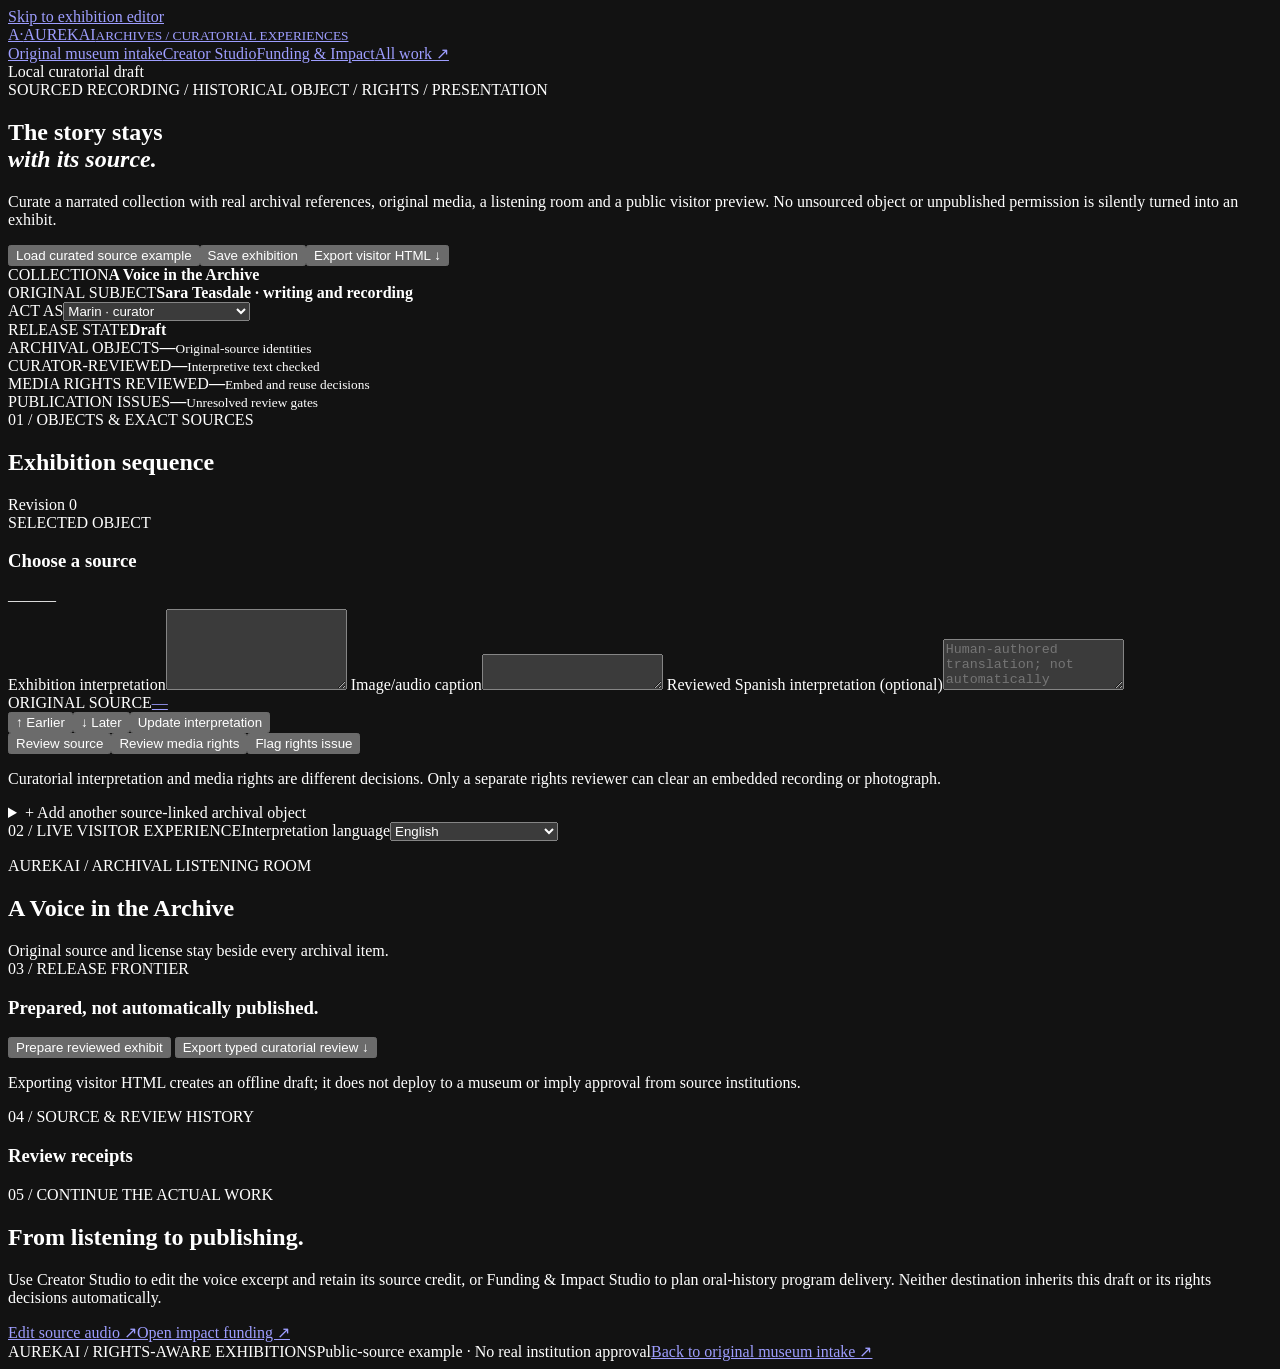
==== site/exhibit-studio/index.html @ cc6a2f73 "feat(museum): full exhibit workbench with reviewed sources, rights, audio, visitor preview and relea" ====
<!doctype html><html lang="en"><head><meta charset="utf-8">
<meta name="viewport" content="width=device-width,initial-scale=1"><meta name="color-scheme" content="dark">
<meta name="description" content="Aurekai Exhibit Studio: build a source-linked oral-history exhibit with curatorial review, media rights, a visitor preview and independently reviewed publication.">
<link rel="canonical" href="https://nickgonzales76017.github.io/pages-museum-exhibit/exhibit-studio/">
<title>Exhibit Studio · Aurekai</title><link rel="stylesheet" href="./studio.css"><script type="module" src="./studio.mjs"></script></head><body>
<a class="skip" href="#work">Skip to exhibition editor</a>
<header class="topbar"><a href="../" class="brand"><span class="mark">A·</span><span>AUREKAI<small>ARCHIVES / CURATORIAL EXPERIENCES</small></span></a>
<nav aria-label="Product connections"><a href="../">Original museum intake</a><a href="https://nickgonzales76017.github.io/pages-podcast-plant/studio/">Creator Studio</a><a href="https://nickgonzales76017.github.io/pages-grant-evidence/impact-studio/">Funding & Impact</a><a href="https://nickgonzales76017.github.io/bonfyre/#experiences">All work ↗</a></nav>
<span class="presence"><span class="dot"></span> Local curatorial draft</span></header>
<main id="work">
<section class="intro"><div class="eyebrow">SOURCED RECORDING / HISTORICAL OBJECT / RIGHTS / PRESENTATION</div>
<div class="intro-grid"><div><h1>The story stays<br><em>with its source.</em></h1><p>Curate a narrated collection with real archival references, original media, a listening room and a public visitor preview. No unsourced object or unpublished permission is silently turned into an exhibit.</p></div>
<div class="hero-actions"><button id="reset" class="quiet" type="button">Load curated source example</button><button id="save" class="primary" type="button">Save exhibition</button><button id="export" class="secondary" type="button">Export visitor HTML ↓</button></div></div>
</section>
<section class="identity">
<div class="identity-cell"><span>COLLECTION</span><strong id="collection">A Voice in the Archive</strong></div>
<div class="identity-cell"><span>ORIGINAL SUBJECT</span><strong>Sara Teasdale · writing and recording</strong></div>
<label class="identity-cell role">ACT AS<select id="actor"><option value="marin">Marin · curator</option><option value="ellen">Ellen · rights reviewer</option><option value="taylor">Taylor · publication reviewer</option></select></label>
<div class="identity-cell"><span>RELEASE STATE</span><strong id="releaseStatus">Draft</strong></div></section>
<section class="metrics">
<div class="metric"><span>ARCHIVAL OBJECTS</span><strong id="itemsMetric">—</strong><small>Original-source identities</small></div>
<div class="metric"><span>CURATOR-REVIEWED</span><strong id="reviewMetric">—</strong><small>Interpretive text checked</small></div>
<div class="metric"><span>MEDIA RIGHTS REVIEWED</span><strong id="rightsMetric">—</strong><small>Embed and reuse decisions</small></div>
<div class="metric"><span>PUBLICATION ISSUES</span><strong id="issuesMetric">—</strong><small>Unresolved review gates</small></div>
</section>
<div class="experience">
<section class="workspace">
<div class="section-head"><div><span class="eyebrow">01 / OBJECTS &amp; EXACT SOURCES</span><h2>Exhibition sequence</h2></div><span class="revision" id="revision">Revision 0</span></div>
<div class="work-content"><div class="objects" id="objects" aria-label="Exhibit objects in curatorial order"></div>
<div class="inspector"><div class="eyebrow">SELECTED OBJECT</div><h3 id="objectTitle">Choose a source</h3>
<div class="object-meta"><span id="objectDate">—</span><span id="objectState">—</span><span id="objectLicense">—</span></div>
<div id="mediaStage" class="media-stage"></div>
<label>Exhibition interpretation<textarea rows="5" id="objectBody" maxlength="2600"></textarea></label>
<label>Image/audio caption<textarea rows="2" id="objectCaption" maxlength="600"></textarea></label>
<label>Reviewed Spanish interpretation (optional)<textarea rows="3" id="objectSpanish" maxlength="500" placeholder="Human-authored translation; not automatically invented"></textarea></label>
<div class="source-detail"><span>ORIGINAL SOURCE</span><a id="objectSource" href="#" rel="noopener noreferrer" target="_blank">—</a><small id="objectCredit"></small></div>
<div class="object-actions"><button type="button" class="outline" id="moveUp">↑ Earlier</button><button type="button" class="outline" id="moveDown">↓ Later</button><button type="button" class="primary" id="saveInterpretation">Update interpretation</button></div>
<div class="review-actions"><button id="sourceReview" type="button" class="secondary">Review source</button><button id="rightsClear" type="button" class="secondary">Review media rights</button><button id="rightsRefuse" type="button" class="secondary">Flag rights issue</button></div>
<p class="review-note">Curatorial interpretation and media rights are different decisions. Only a separate rights reviewer can clear an embedded recording or photograph.</p>
</div></div>
<details class="new-item"><summary>+ Add another source-linked archival object</summary><form id="addObject" class="new-form">
<label>Source ID<input name="id" required maxlength="70" pattern="[a-z][a-z0-9-]{2,70}"></label>
<label>Title<input name="title" required maxlength="160"></label>
<label>Year<input name="year" required type="number" min="1500" max="2200"></label>
<label>Media kind<select name="type"><option value="document">Document</option><option value="image">Image</option><option value="audio">Audio</option><option value="external">External source reference</option></select></label>
<label class="full">Original source URL<input name="source" type="url" required placeholder="https://…"></label>
<label class="full">Optional media URL<input name="media" type="url" placeholder="https://…"></label>
<label class="full">Source credit<input name="credit" maxlength="500" placeholder="Institution, photographer, reader or collection"></label>
<label class="full">Curator interpretation<textarea name="body" rows="3" maxlength="2600"></textarea></label>
<button type="submit" class="primary">Add unreviewed source</button></form></details>
</section>
<aside class="preview-column">
<section class="visitor"><div class="visitor-head"><span class="eyebrow">02 / LIVE VISITOR EXPERIENCE</span><label>Interpretation language<select id="language"><option value="en">English</option><option value="es">Spanish where reviewed</option></select></label></div>
<div class="visitor-inner"><p class="visitor-eyebrow">AUREKAI / ARCHIVAL LISTENING ROOM</p><h2 id="visitorTitle">A Voice in the Archive</h2><p id="visitorIntro"></p><div id="visitorItems"></div>
<div class="visitor-foot">Original source and license stay beside every archival item.</div></div></section>
<section class="review-panel"><div class="eyebrow">03 / RELEASE FRONTIER</div><h3>Prepared, not automatically published.</h3><div id="issues" class="issues"></div>
<button type="button" id="prepare" class="primary">Prepare reviewed exhibit</button>
<button type="button" id="handoff" class="outline">Export typed curatorial review ↓</button>
<p>Exporting visitor HTML creates an offline draft; it does not deploy to a museum or imply approval from source institutions.</p></section>
<section class="journal-panel"><div class="eyebrow">04 / SOURCE &amp; REVIEW HISTORY</div><h3>Review receipts</h3><div id="journal" class="journal"></div></section>
</aside></div>
<section class="related"><div><span class="eyebrow">05 / CONTINUE THE ACTUAL WORK</span><h2>From listening to publishing.</h2><p>Use Creator Studio to edit the voice excerpt and retain its source credit, or Funding & Impact Studio to plan oral-history program delivery. Neither destination inherits this draft or its rights decisions automatically.</p></div><div><a href="https://nickgonzales76017.github.io/pages-podcast-plant/studio/" target="_blank" rel="noopener noreferrer" class="primary">Edit source audio ↗</a><a href="https://nickgonzales76017.github.io/pages-grant-evidence/impact-studio/" target="_blank" rel="noopener noreferrer" class="secondary">Open impact funding ↗</a></div></section>
</main><footer><span>AUREKAI / RIGHTS-AWARE EXHIBITIONS</span><span>Public-source example · No real institution approval</span><a href="../">Back to original museum intake ↗</a></footer><div id="toast" class="toast" role="status" aria-live="polite"></div>
</body></html>
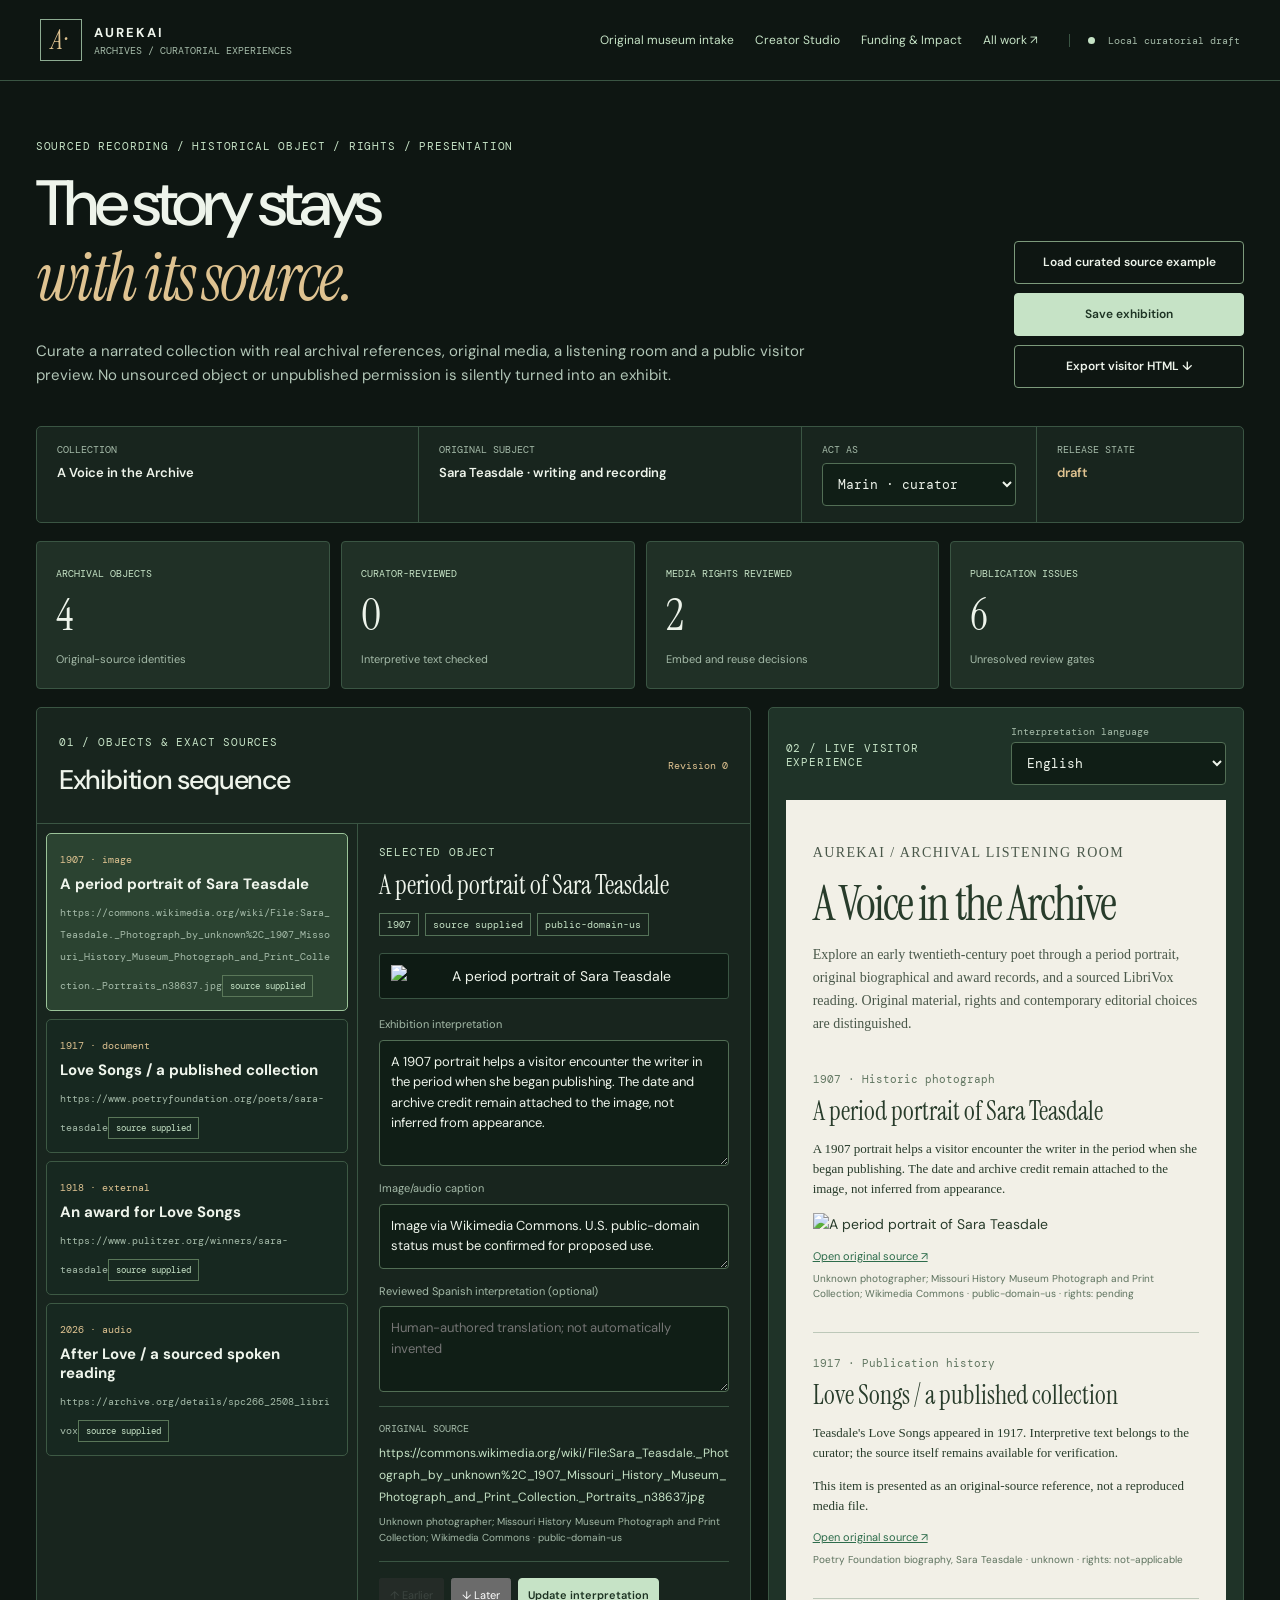
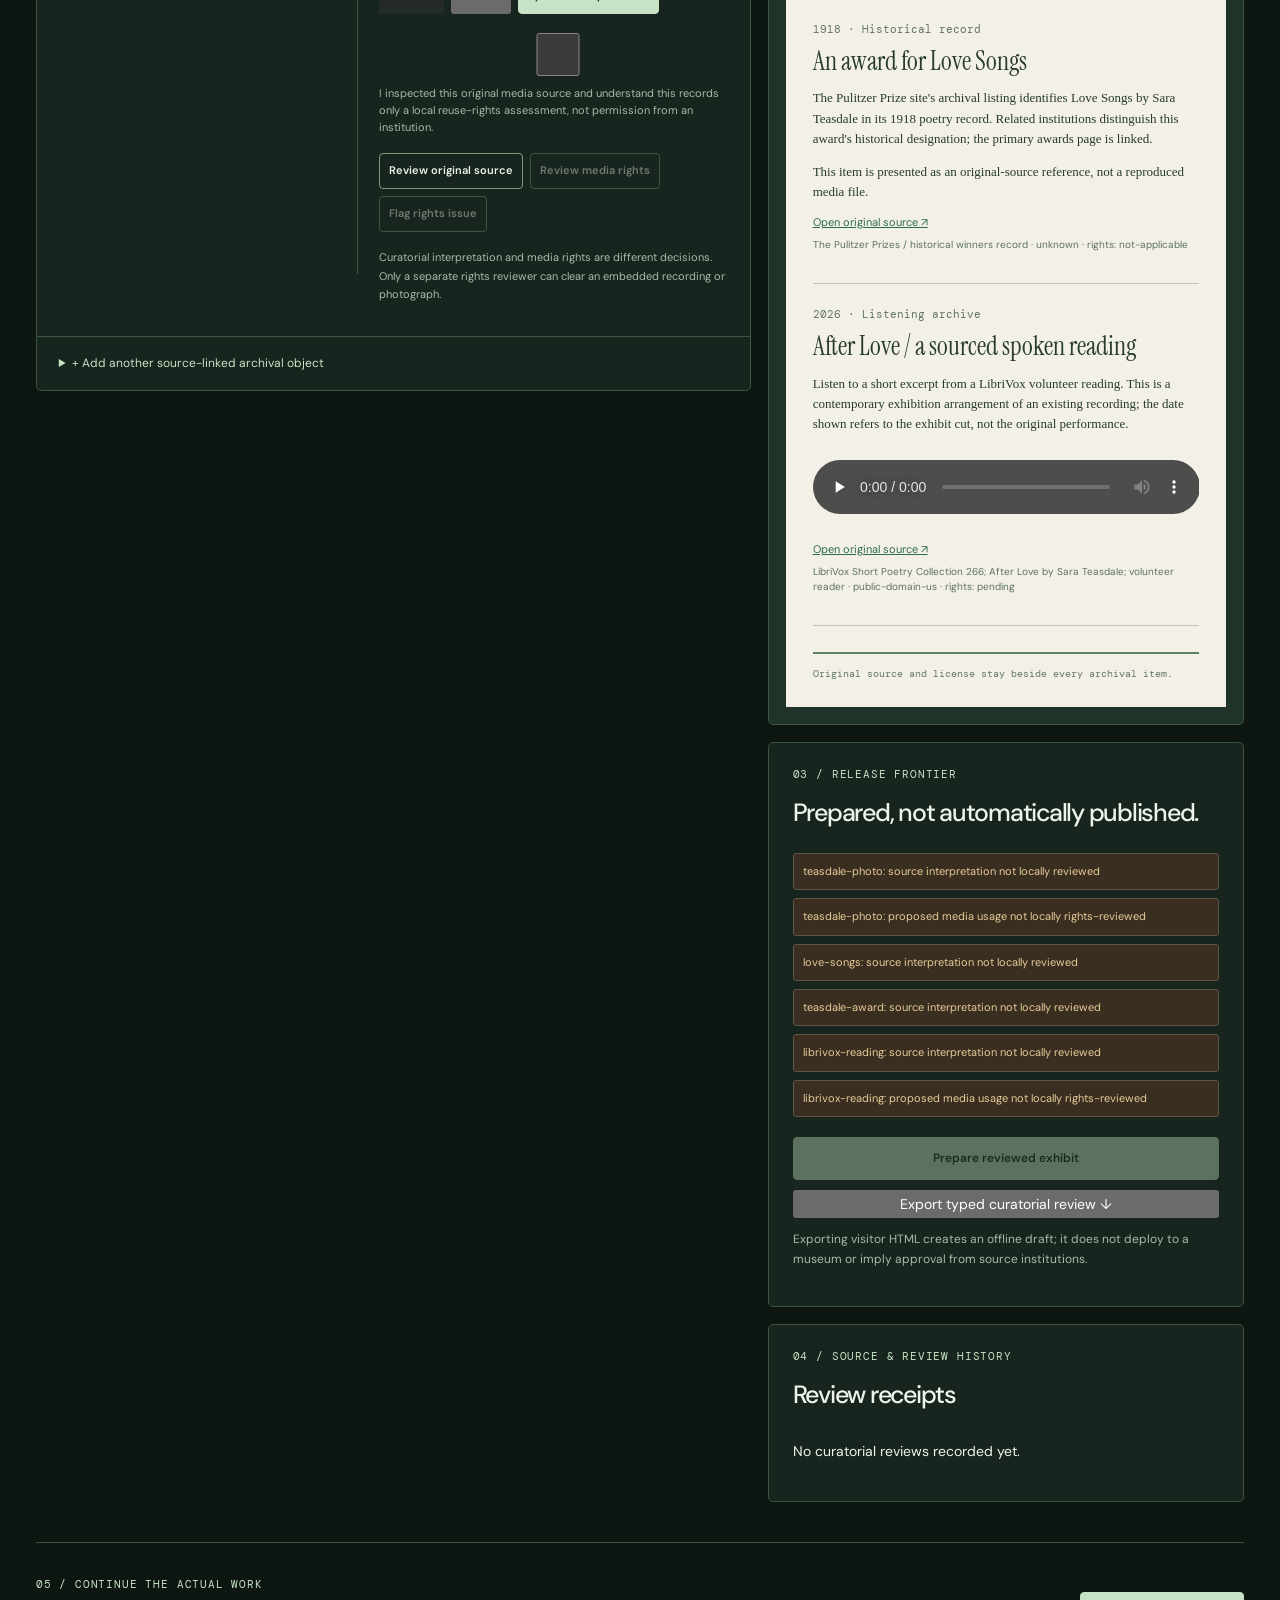
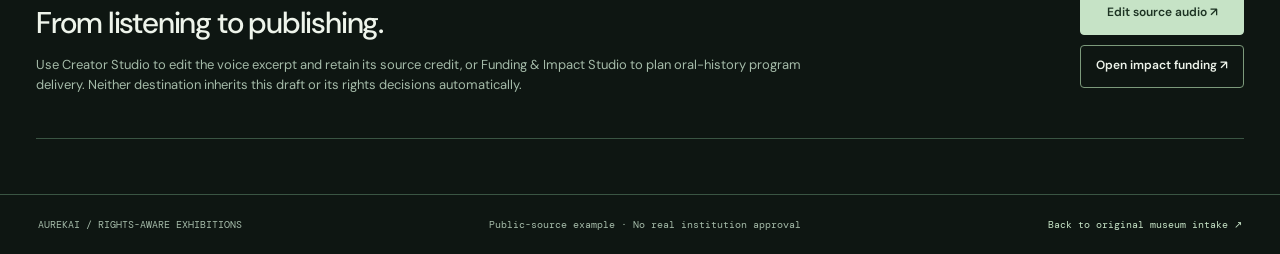
==== commit ad42d826: "fix(museum): make rights attestation visible and explicit instead of relying on browser confirm dial" ====
--- a/site/exhibit-studio/index.html
+++ b/site/exhibit-studio/index.html
@@ -35,6 +35,7 @@
 <label>Reviewed Spanish interpretation (optional)<textarea rows="3" id="objectSpanish" maxlength="500" placeholder="Human-authored translation; not automatically invented"></textarea></label>
 <div class="source-detail"><span>ORIGINAL SOURCE</span><a id="objectSource" href="#" rel="noopener noreferrer" target="_blank">—</a><small id="objectCredit"></small></div>
 <div class="object-actions"><button type="button" class="outline" id="moveUp">↑ Earlier</button><button type="button" class="outline" id="moveDown">↓ Later</button><button type="button" class="primary" id="saveInterpretation">Update interpretation</button></div>
+<label class="rights-attestation"><input id="rightsAttestation" type="checkbox"> I inspected this original media source and understand this records only a local reuse-rights assessment, not permission from an institution.</label>
 <div class="review-actions"><button id="sourceReview" type="button" class="secondary">Review source</button><button id="rightsClear" type="button" class="secondary">Review media rights</button><button id="rightsRefuse" type="button" class="secondary">Flag rights issue</button></div>
 <p class="review-note">Curatorial interpretation and media rights are different decisions. Only a separate rights reviewer can clear an embedded recording or photograph.</p>
 </div></div>
--- a/site/exhibit-studio/studio.css
+++ b/site/exhibit-studio/studio.css
@@ -0,0 +1,17 @@
+@import url('https://fonts.googleapis.com/css2?family=DM+Sans:wght@400;500;600;700&family=DM+Mono:wght@400;500&family=Instrument+Serif:ital@0;1&display=swap');
+:root{color-scheme:dark;--bg:#0e1612;--panel:#18251e;--raised:#223429;--muted:#a5bba9;--ink:#eef4eb;--line:#3a5543;--mint:#c6e3c6;--gold:#dfc391;--mono:'DM Mono',monospace;--sans:'DM Sans',system-ui,sans-serif;--serif:'Instrument Serif',Georgia,serif}
+*{box-sizing:border-box}body{margin:0;background:var(--bg);color:var(--ink);font:14px/1.58 var(--sans)}a{color:var(--mint);text-decoration:none}a:hover{color:var(--gold)}button,input,select,textarea{font:inherit}button{cursor:pointer}button:disabled{opacity:.4;cursor:not-allowed}button:focus-visible,a:focus-visible,input:focus-visible,select:focus-visible,textarea:focus-visible{outline:2px solid var(--gold);outline-offset:3px}input,textarea,select{border:1px solid #526e55;background:#101e16;color:var(--ink);border-radius:4px;padding:11px;min-height:43px;width:100%;font-size:13px}input:focus,textarea:focus,select:focus{border-color:var(--gold)}textarea{resize:vertical}.skip{position:absolute;top:-90px;left:14px;background:#fff;padding:13px;color:#102017}.skip:focus{top:15px}
+.topbar{border-bottom:1px solid var(--line);display:flex;align-items:center;gap:31px;padding:13px clamp(18px,3.1vw,51px);min-height:81px}.brand{display:flex;gap:12px;align-items:center;font-size:13px;font-weight:700;letter-spacing:.16em;color:var(--ink);white-space:nowrap}.mark{border:1px solid #8dac92;width:42px;height:42px;display:grid;place-items:center;color:var(--gold);font:italic 26px var(--serif)}.brand small{display:block;font:10px var(--mono);letter-spacing:0;color:var(--muted)}.topbar nav{display:flex;gap:21px;margin-left:auto}.topbar nav a{font-size:12px;white-space:nowrap}.presence{white-space:nowrap;color:var(--muted);font:10px var(--mono);border-left:1px solid var(--line);padding-left:18px}.dot{display:inline-block;width:7px;height:7px;border-radius:50%;background:var(--mint);margin-right:7px}
+main{max-width:1610px;margin:auto;padding:0 clamp(17px,2.8vw,44px) 55px}.intro{padding:58px 0 38px}.eyebrow{color:var(--mint);font:11px var(--mono);letter-spacing:.075em}.intro-grid{display:flex;align-items:flex-end;justify-content:space-between;gap:25px}.intro h1{font:500 clamp(48px,5vw,83px)/.96 var(--sans);letter-spacing:-.072em;margin:20px 0 19px}.intro h1 em{font:italic 1.04em var(--serif);color:var(--gold);letter-spacing:-.038em}.intro p{color:#b2c6b7;font-size:15px;max-width:790px;margin:0}.hero-actions{display:grid;gap:9px;min-width:230px}.primary,.secondary,.quiet{border:1px solid #7c9a7b;background:transparent;color:var(--ink);border-radius:4px;padding:10px 15px;min-height:43px;font-size:12px;font-weight:600;white-space:nowrap;text-align:center}.primary{background:var(--mint);border-color:var(--mint);color:#1d3323}.primary:hover{background:#e5f0df}.secondary:hover,.quiet:hover{border-color:var(--gold);background:#2e4433}
+.identity{display:grid;grid-template-columns:1.3fr 1.3fr .8fr .7fr;border:1px solid var(--line);background:var(--panel);border-radius:5px}.identity-cell{display:flex;flex-direction:column;gap:7px;padding:16px 20px;border-right:1px solid var(--line)}.identity-cell:last-child{border-right:0}.identity-cell>span,.identity-cell.role{font:10px var(--mono);color:var(--muted)}.identity-cell strong{font-size:13px;font-weight:600}.identity-cell:last-child strong{color:var(--gold)}
+.metrics{display:grid;grid-template-columns:repeat(4,1fr);gap:11px;margin:18px 0}.metric{border:1px solid var(--line);background:#203026;border-radius:4px;padding:19px}.metric span{font:10px var(--mono);color:var(--mint)}.metric strong{display:block;font:44px/1.1 var(--serif);margin:8px 0}.metric small{font-size:11px;color:var(--muted)}
+.experience{display:grid;grid-template-columns:minmax(0,1.2fr) minmax(345px,.8fr);align-items:start;gap:17px}.workspace,.visitor,.review-panel,.journal-panel{border:1px solid var(--line);background:var(--panel);border-radius:5px;min-width:0}.section-head{display:flex;gap:15px;justify-content:space-between;align-items:center;padding:22px;border-bottom:1px solid var(--line)}.section-head h2{font-size:27px;font-weight:500;letter-spacing:-.045em;margin:6px 0 0}.revision{font:10px var(--mono);color:var(--gold)}.work-content{display:grid;grid-template-columns:minmax(0,.9fr) minmax(0,1.1fr)}.objects{padding:9px;max-height:1050px;overflow-y:auto;border-right:1px solid var(--line)}.object{display:block;width:100%;text-align:left;padding:13px;margin:0 0 8px;background:#172820;color:var(--ink);border:1px solid #3d5944;border-radius:5px}.object.selected,.object:hover{background:#2b4331;border-color:#9bc399}.object .year{font:10px var(--mono);color:var(--gold)}.object strong{font-size:15px;display:block;margin:6px 0;line-height:1.25}.object .source{font:10px var(--mono);color:var(--muted);overflow-wrap:anywhere}.object .badge{display:inline-block;font:9px var(--mono);color:var(--mint);border:1px solid #5a7759;padding:4px 7px;margin-top:9px}
+.inspector{padding:21px;min-width:0}.inspector h3{font:500 26px/1.08 var(--serif);margin:12px 0}.object-meta{display:flex;gap:6px;flex-wrap:wrap;margin:14px 0}.object-meta span{border:1px solid #547258;padding:4px 7px;color:var(--mint);font:10px var(--mono)}.media-stage{max-height:350px;margin:17px 0;background:#0e1b14;border:1px solid var(--line);border-radius:3px;padding:11px;text-align:center;overflow:hidden}.media-stage img{display:block;max-width:100%;max-height:300px;object-fit:contain;margin:auto}.media-stage audio{max-width:100%;width:100%}.media-stage p{font-size:12px;color:var(--muted)}.inspector>label{display:grid;gap:6px;font-size:11px;color:var(--muted);margin:14px 0}.source-detail{border-top:1px solid var(--line);border-bottom:1px solid var(--line);padding:15px 0}.source-detail>span{display:block;font:10px var(--mono);color:var(--muted);margin-bottom:6px}.source-detail a{font-size:12px;overflow-wrap:anywhere}.source-detail small{display:block;font-size:10px;color:var(--muted);margin-top:7px}.object-actions,.review-actions{display:flex;gap:7px;flex-wrap:wrap;margin:16px 0}.object-actions button,.review-actions button{font-size:11px;padding:7px 9px;min-height:36px}.review-note{font-size:11px;color:var(--muted);line-height:1.7}.new-item{padding:17px 22px;border-top:1px solid var(--line)}.new-item summary{cursor:pointer;color:var(--mint);font-size:12px}.new-form{display:grid;grid-template-columns:repeat(2,minmax(0,1fr));gap:12px;margin-top:18px}.new-form label{display:grid;gap:6px;color:var(--muted);font-size:11px}.new-form .full{grid-column:1/-1}.new-form button{justify-self:start}
+.preview-column{display:grid;gap:17px;position:sticky;top:15px}.visitor{background:#1f3328;padding:17px}.visitor-head{display:flex;justify-content:space-between;align-items:center;gap:11px;margin-bottom:15px}.visitor-head label{font:10px var(--mono);color:var(--muted);display:grid;gap:4px}.visitor-head select{min-height:33px}.visitor-inner{background:#f2f0e7;color:#283c2b;padding:27px}.visitor-eyebrow{font:10px var(--mono);letter-spacing:.1em;color:#65775f}.visitor-inner h2{font:48px/1 var(--serif);letter-spacing:-.04em;margin:15px 0}.visitor-inner>p{font:14px/1.65 Georgia,serif;color:#4a584a}.visitor-item{padding:23px 0;border-bottom:1px solid #bdc8b9}.visitor-item .year{font:11px var(--mono);color:#617661}.visitor-item h3{font:26px/1.07 var(--serif);margin:12px 0}.visitor-item>p{font:13px/1.55 Georgia,serif}.visitor-item img{max-width:100%;max-height:240px;object-fit:contain;display:block;margin:14px auto}.visitor-item audio{width:100%;margin:13px 0}.visitor-item a{color:#2d6c4b;text-decoration:underline;font:11px var(--sans);display:block;margin-top:9px}.visitor-item small{display:block;color:#5d725e;font-size:10px;line-height:1.5;margin:8px 0}.visitor-foot{border-top:2px solid #5f815f;padding-top:13px;font:10px var(--mono);margin-top:26px;color:#657867}
+.review-panel,.journal-panel{padding:24px}.review-panel h3,.journal-panel h3{font-size:25px;font-weight:500;letter-spacing:-.05em;margin:12px 0}.review-panel>p{color:var(--muted);font-size:12px;line-height:1.65}.review-panel>.primary,.review-panel>.outline{display:block;width:100%;margin-top:10px}.issues{display:grid;gap:8px;margin:20px 0}.issue{border:1px solid #5f5644;background:#392e20;border-radius:3px;padding:9px;color:#e7cc99;font-size:11px}.issues .clear{border-color:#56845c;color:#c5dfc6;background:#1f3d28}.journal{display:grid;gap:8px;max-height:360px;overflow-y:auto}.journal-entry{background:#172920;border:1px solid var(--line);padding:10px;font-size:11px}.journal-entry strong{display:block}.journal-entry small{display:block;color:var(--muted);font:10px var(--mono);margin-top:5px}
+.related{display:flex;justify-content:space-between;gap:30px;margin-top:40px;border-top:1px solid var(--line);border-bottom:1px solid var(--line);padding:29px 0}.related h2{font:500 30px var(--sans);letter-spacing:-.04em;margin:9px 0}.related p{font-size:13px;color:var(--muted);max-width:770px}.related>div:last-child{display:grid;align-content:center;gap:10px}.related .primary,.related .secondary{white-space:nowrap}footer{border-top:1px solid var(--line);padding:23px clamp(17px,3vw,51px);display:flex;justify-content:space-between;gap:14px;flex-wrap:wrap;font:10px var(--mono);color:var(--muted)}.toast{position:fixed;bottom:21px;right:22px;padding:14px 18px;border-radius:4px;max-width:min(400px,90vw);background:#d4e8cb;color:#17281b;opacity:0;pointer-events:none;box-shadow:0 9px 35px #0008;transition:opacity .2s;z-index:90}
+@media(max-width:1270px){.experience{grid-template-columns:minmax(0,1.1fr) minmax(320px,.78fr)}.topbar nav{gap:12px}.presence{display:none}.work-content{grid-template-columns:1fr}.objects{display:flex;gap:9px;max-height:198px;overflow-x:auto;border:0;border-bottom:1px solid var(--line)}.object{min-width:215px}.intro-grid{display:block}.hero-actions{display:flex;flex-wrap:wrap;margin-top:25px}}
+@media(max-width:930px){.experience{grid-template-columns:1fr}.preview-column{position:static}.visitor-inner h2{font-size:40px}.work-content{grid-template-columns:minmax(0,.8fr) minmax(0,1.2fr)}.objects{display:block;max-height:780px;overflow-y:auto;border-right:1px solid var(--line)}.object{min-width:0}}
+@media(max-width:720px){.topbar{flex-wrap:wrap}.topbar nav{order:3;margin-left:0;width:100%;overflow-x:auto}.intro{padding:35px 0 25px}.intro h1{font-size:51px}.identity{grid-template-columns:1fr 1fr}.identity-cell:nth-child(2){border-right:0}.metrics{grid-template-columns:1fr 1fr}.work-content{grid-template-columns:1fr}.objects{display:flex;max-height:190px;border:0;border-bottom:1px solid var(--line)}.object{min-width:235px}.related{display:block}.related>div:last-child{margin-top:18px}.visitor-inner{padding:20px}}
+@media(max-width:490px){main{padding:0 12px 30px}.intro h1{font-size:43px}.intro-grid{display:block}.hero-actions{display:grid}.metrics{gap:8px}.metric{padding:12px}.metric strong{font-size:31px}.identity{grid-template-columns:1fr}.identity-cell{border-right:0;border-bottom:1px solid var(--line)}.section-head{padding:16px}.section-head h2{font-size:24px}.inspector{padding:15px}.visitor-inner{padding:16px}.visitor-inner h2{font-size:33px}.new-form{grid-template-columns:1fr}.new-form .full{grid-column:1}.related .primary,.related .secondary{display:block;margin-top:9px}}
+@media(prefers-reduced-motion:reduce){*{transition:none!important;scroll-behavior:auto!important}}
